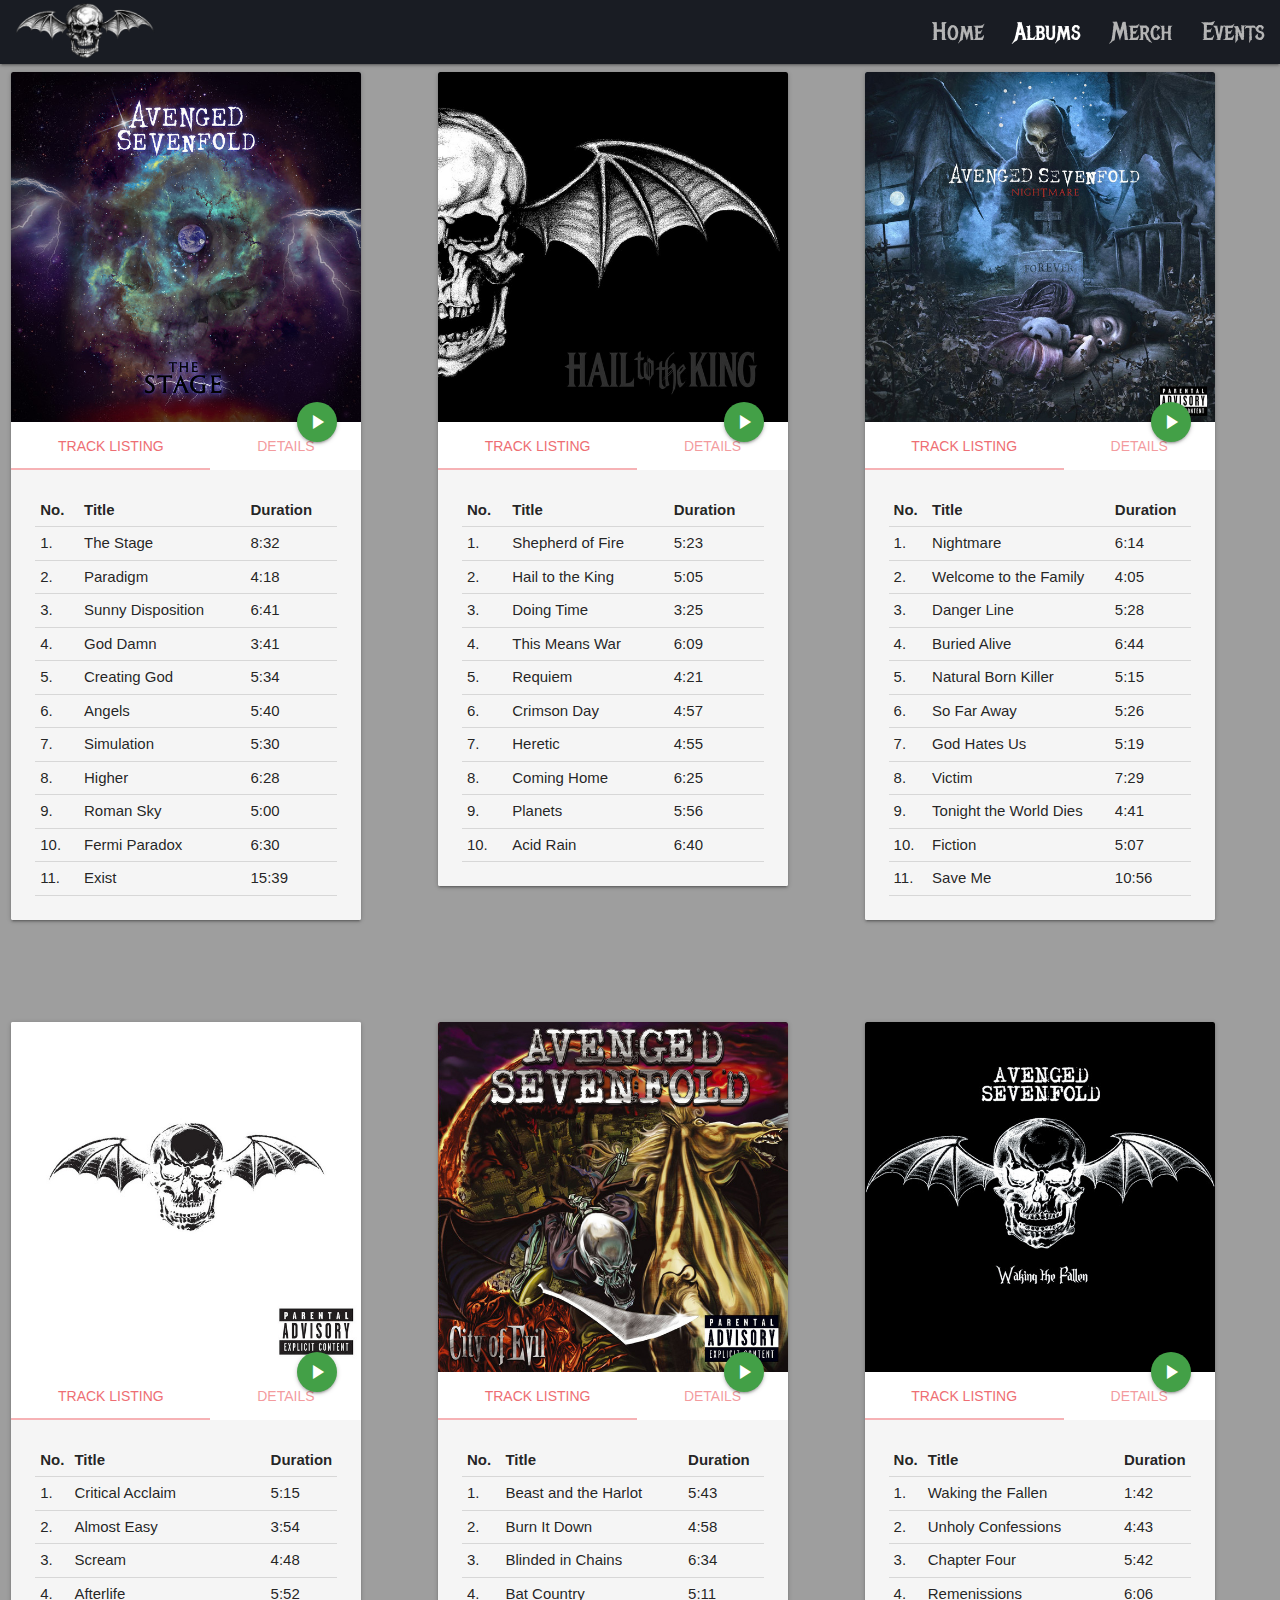
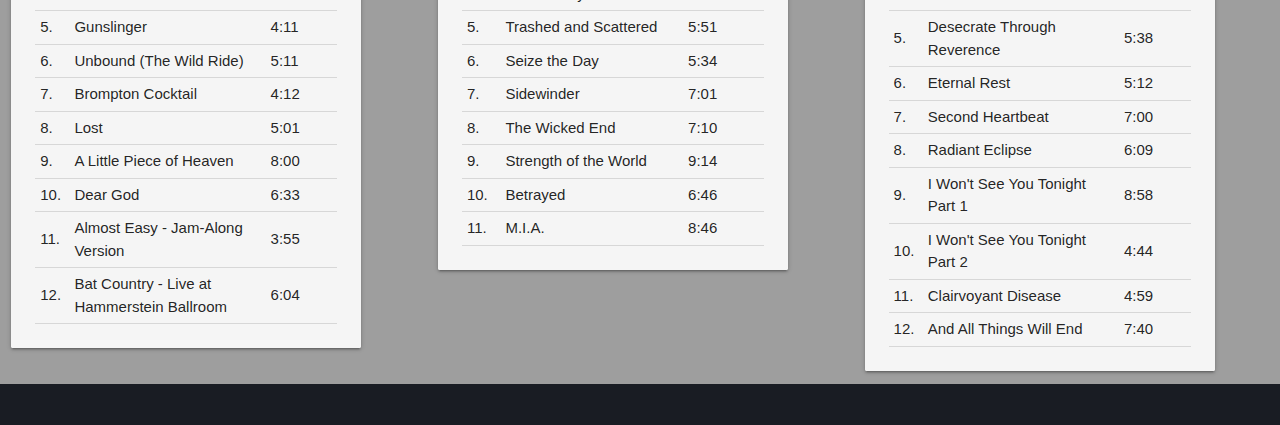
==== albums.html @ 132a768c "All pages added, Album card save. pre-mentor-call commit" ====
<!DOCTYPE html>
<html lang="en">

<head>
    <meta charset="UTF-8">
    <meta name="viewport" content="width=device-width, initial-scale=1.0">
    <link rel="stylesheet" href="https://cdnjs.cloudflare.com/ajax/libs/materialize/1.0.0/css/materialize.min.css">
    <link rel="stylesheet" href="https://fonts.googleapis.com/icon?family=Material+Icons">
    <link rel="stylesheet" href="https://cdnjs.cloudflare.com/ajax/libs/font-awesome/5.13.0/css/all.min.css"
        integrity="sha256-h20CPZ0QyXlBuAw7A+KluUYx/3pK+c7lYEpqLTlxjYQ=" crossorigin="anonymous" />
    <link rel="stylesheet" href="assets/css/style.css">
    <title>Avenged Sevenfold</title>
</head>

<body class="grey">
    <div class="navbar-fixed">
        <nav role="navigation">
            <div class="nav-wrapper">
                <a id="logo-container" href="index.html" class="brand-logo">
                    <img src="assets/images/Logo.png" alt="logo">
                </a>
                <ul class="right hide-on-med-and-down">
                    <li><a href="index.html">Home</a></li>
                    <li><a href="albums.html" class="active">Albums</a></li>
                    <li><a href="merch.html">Merch</a></li>
                    <li><a href="events.html">Events</a></li>
                </ul>


                <a href="#" data-target="nav-mobile" class="sidenav-trigger show-on-medium-and-down"><i
                        class="material-icons">menu</i></a>
            </div>
        </nav>
    </div>
    <ul id="nav-mobile" class="sidenav">
        <li><a href="index.html">Home</a></li>
        <li><a href="albums.html" class="active">Albums</a></li>
        <li><a href="merch.html">Merch</a></li>
        <li><a href="events.html">Events</a></li>
    </ul>

    <div>
        <div class="row">
            <div class="col l4 m6 s12 album-cards">
                <div class="card">
                    <div class="card-image">
                        <a href=""><img
                                src="assets/images/stage.jpg"></a>
                        <a class="btn-floating halfway-fab waves-effect waves-light green darken-1"
                            href="https://open.spotify.com/album/0jwnYwJz6XHNrVAYEclQPd?si=Q02V2JE5SFKkAn1VQKVnyA"
                            target="_blank"><i class="material-icons">play_arrow</i></a>
                    </div>
                    <div class="card-tabs">
                        <ul class="tabs tabs-fixed-width">
                            <li class="tab"><a class="active" href="#test1">Track Listing</a></li>
                            <li class="tab"><a href="#test2">Details</a></li>
                        </ul>
                    </div>
                    <div class="card-content grey lighten-4">
                        <div id="test1">
                            <table>
                                <thead>
                                    <tr>
                                        <th>No.</th>
                                        <th>Title</th>
                                        <th>Duration</th>
                                    </tr>
                                    <thead>
                                    <tbody>
                                        <tr>
                                            <td>1.</td>
                                            <td>The Stage</td>
                                            <td>8:32</td>
                                        </tr>
                                        <tr>
                                            <td>2.</td>
                                            <td>Paradigm</td>
                                            <td>4:18</td>
                                        </tr>
                                        <tr>
                                            <td>3.</td>
                                            <td>Sunny Disposition</td>
                                            <td>6:41</td>
                                        </tr>
                                        <tr>
                                            <td>4.</td>
                                            <td>God Damn</td>
                                            <td>3:41</td>
                                        </tr>
                                        <tr>
                                            <td>5.</td>
                                            <td>Creating God</td>
                                            <td>5:34</td>
                                        </tr>
                                        <tr>
                                            <td>6.</td>
                                            <td>Angels</td>
                                            <td>5:40</td>
                                        </tr>
                                        <tr>
                                            <td>7.</td>
                                            <td>Simulation</td>
                                            <td>5:30</td>
                                        </tr>
                                        <tr>
                                            <td>8.</td>
                                            <td>Higher</td>
                                            <td>6:28</td>
                                        </tr>
                                        <tr>
                                            <td>9.</td>
                                            <td>Roman Sky</td>
                                            <td>5:00</td>
                                        </tr>
                                        <tr>
                                            <td>10.</td>
                                            <td>Fermi Paradox</td>
                                            <td>6:30</td>
                                        </tr>
                                        <tr>
                                            <td>11.</td>
                                            <td>Exist</td>
                                            <td>15:39</td>
                                        </tr>
                                    </tbody>
                            </table>
                        </div>
                        <div id="test2">.</div>
                    </div>
                </div>
            </div>
            <div class="col l4 m6 s12 album-cards">
                <div class="card">
                    <div class="card-image">
                        <a href=""><img
                                src="assets/images/h-t-t-k.jpg"></a>
                        <a class="btn-floating halfway-fab waves-effect waves-light green darken-1"
                            href="https://open.spotify.com/album/0ks45m1bsP2JsZpM5D2FFA?si=Se1Empz8SUWDPMXPxOUuEA"
                            target="_blank"><i class="material-icons">play_arrow</i></a>
                    </div>
                    <div class="card-tabs">
                        <ul class="tabs tabs-fixed-width">
                            <li class="tab"><a class="active" href="#test3">Track Listing</a></li>
                            <li class="tab"><a href="#test4">Details</a></li>
                        </ul>
                    </div>
                    <div class="card-content grey lighten-4">
                        <div id="test3">
                            <table>
                                <thead>
                                    <tr>
                                        <th>No.</th>
                                        <th>Title</th>
                                        <th>Duration</th>
                                    </tr>
                                    <thead>
                                    <tbody>
                                        <tr>
                                            <td>1.</td>
                                            <td>Shepherd of Fire</td>
                                            <td>5:23</td>
                                        </tr>
                                        <tr>
                                            <td>2.</td>
                                            <td>Hail to the King</td>
                                            <td>5:05</td>
                                        </tr>
                                        <tr>
                                            <td>3.</td>
                                            <td>Doing Time</td>
                                            <td>3:25</td>
                                        </tr>
                                        <tr>
                                            <td>4.</td>
                                            <td>This Means War</td>
                                            <td>6:09</td>
                                        </tr>
                                        <tr>
                                            <td>5.</td>
                                            <td>Requiem</td>
                                            <td>4:21</td>
                                        </tr>
                                        <tr>
                                            <td>6.</td>
                                            <td>Crimson Day</td>
                                            <td>4:57</td>
                                        </tr>
                                        <tr>
                                            <td>7.</td>
                                            <td>Heretic</td>
                                            <td>4:55</td>
                                        </tr>
                                        <tr>
                                            <td>8.</td>
                                            <td>Coming Home</td>
                                            <td>6:25</td>
                                        </tr>
                                        <tr>
                                            <td>9.</td>
                                            <td>Planets</td>
                                            <td>5:56</td>
                                        </tr>
                                        <tr>
                                            <td>10.</td>
                                            <td>Acid Rain</td>
                                            <td>6:40</td>
                                        </tr>
                                    </tbody>
                            </table>
                        </div>
                        <div id="test4">Nightmare is the fifth studio album by American heavy metal band Avenged
                            Sevenfold. It was released on July 27, 2010 through Warner Bros. Records. It was produced by
                            Mike Elizondo and mixed in New York City by noted engineer Andy Wallace.[1] Nightmare is the
                            first Avenged Sevenfold recorded without James "The Rev" Sullivan performing drums on all
                            the songs due to his death in December 2009. However, he did write parts that were used for
                            the final recordings, making this the last album he would write on,[2] The Rev's vocals are
                            still on the album as a tribute to him.[1] This is the only album to feature ex-Dream
                            Theater drummer Mike Portnoy, who performed as the drummer for the album in his place, also
                            played with the band for all their tours through the end of 2010, due to his separation with
                            Dream Theater. They then hired drummer Arin Ilejay, who played with the band for the next
                            four years. The album has been certified Gold by the RIAA in the United States. The album
                            debuted at number 1 in the Billboard 200. As of December 2016, the album has sold 964,000
                            copies in the United States.[3] The cover of the album features a tribute to Jimmy "The Rev"
                            Sullivan, the tombstone reads "FOREVER" with emphasis on "REV".</div>
                    </div>
                </div>
            </div>
            <div class="col l4 m6 s12 album-cards">
                <div class="card">
                    <div class="card-image">
                        <a href=""><img
                                src="assets/images/nightmare.jpg"></a>
                        <a class="btn-floating halfway-fab waves-effect waves-light green darken-1"
                            href="https://open.spotify.com/album/7vfuTRXIAYJz5Uc8SddnTr?si=qU6fr1YdQrKsvEG_-vcB8g"
                            target="_blank"><i class="material-icons">play_arrow</i></a>
                    </div>
                    <div class="card-tabs">
                        <ul class="tabs tabs-fixed-width">
                            <li class="tab"><a class="active" href="#test5">Track Listing</a></li>
                            <li class="tab"><a href="#test6">Details</a></li>
                        </ul>
                    </div>
                    <div class="card-content grey lighten-4">
                        <div id="test5">
                            <table>
                                <thead>
                                    <tr>
                                        <th>No.</th>
                                        <th>Title</th>
                                        <th>Duration</th>
                                    </tr>
                                    <thead>
                                    <tbody>
                                        <tr>
                                            <td>1.</td>
                                            <td>Nightmare</td>
                                            <td>6:14</td>
                                        </tr>
                                        <tr>
                                            <td>2.</td>
                                            <td>Welcome to the Family</td>
                                            <td>4:05</td>
                                        </tr>
                                        <tr>
                                            <td>3.</td>
                                            <td>Danger Line</td>
                                            <td>5:28</td>
                                        </tr>
                                        <tr>
                                            <td>4.</td>
                                            <td>Buried Alive</td>
                                            <td>6:44</td>
                                        </tr>
                                        <tr>
                                            <td>5.</td>
                                            <td>Natural Born Killer</td>
                                            <td>5:15</td>
                                        </tr>
                                        <tr>
                                            <td>6.</td>
                                            <td>So Far Away</td>
                                            <td>5:26</td>
                                        </tr>
                                        <tr>
                                            <td>7.</td>
                                            <td>God Hates Us</td>
                                            <td>5:19</td>
                                        </tr>
                                        <tr>
                                            <td>8.</td>
                                            <td>Victim</td>
                                            <td>7:29</td>
                                        </tr>
                                        <tr>
                                            <td>9.</td>
                                            <td>Tonight the World Dies</td>
                                            <td>4:41</td>
                                        </tr>
                                        <tr>
                                            <td>10.</td>
                                            <td>Fiction</td>
                                            <td>5:07</td>
                                        </tr>
                                        <tr>
                                            <td>11.</td>
                                            <td>Save Me</td>
                                            <td>10:56</td>
                                        </tr>
                                    </tbody>
                            </table>
                        </div>
                        <div id="test6">Nightmare is the fifth studio album by American heavy metal band Avenged
                            Sevenfold. It was released on July 27, 2010 through Warner Bros. Records. It was produced by
                            Mike Elizondo and mixed in New York City by noted engineer Andy Wallace.[1] Nightmare is the
                            first Avenged Sevenfold recorded without James "The Rev" Sullivan performing drums on all
                            the songs due to his death in December 2009. However, he did write parts that were used for
                            the final recordings, making this the last album he would write on,[2] The Rev's vocals are
                            still on the album as a tribute to him.[1] This is the only album to feature ex-Dream
                            Theater drummer Mike Portnoy, who performed as the drummer for the album in his place, also
                            played with the band for all their tours through the end of 2010, due to his separation with
                            Dream Theater. They then hired drummer Arin Ilejay, who played with the band for the next
                            four years. The album has been certified Gold by the RIAA in the United States. The album
                            debuted at number 1 in the Billboard 200. As of December 2016, the album has sold 964,000
                            copies in the United States.[3] The cover of the album features a tribute to Jimmy "The Rev"
                            Sullivan, the tombstone reads "FOREVER" with emphasis on "REV".</div>
                    </div>
                </div>
            </div>
            <div class="col l4 m6 s12 album-cards">
                <div class="card">
                    <div class="card-image">
                        <a href=""><img
                                src="assets/images/self-titled.jpg"></a>
                        <a class="btn-floating halfway-fab waves-effect waves-light green darken-1"
                            href="https://open.spotify.com/album/3Id3VUk9jSKBD1guNo1buF?si=RK7FBAzoRRSNcPEHcXI1wA"
                            target="_blank"><i class="material-icons">play_arrow</i></a>
                    </div>
                    <div class="card-tabs">
                        <ul class="tabs tabs-fixed-width">
                            <li class="tab"><a class="active" href="#test7">Track Listing</a></li>
                            <li class="tab"><a href="#test8">Details</a></li>
                        </ul>
                    </div>
                    <div class="card-content grey lighten-4">
                        <div id="test7">
                            <table>
                                <thead>
                                    <tr>
                                        <th>No.</th>
                                        <th>Title</th>
                                        <th>Duration</th>
                                    </tr>
                                    <thead>
                                    <tbody>
                                        <tr>
                                            <td>1.</td>
                                            <td>Critical Acclaim</td>
                                            <td>5:15</td>
                                        </tr>
                                        <tr>
                                            <td>2.</td>
                                            <td>Almost Easy</td>
                                            <td>3:54</td>
                                        </tr>
                                        <tr>
                                            <td>3.</td>
                                            <td>Scream</td>
                                            <td>4:48</td>
                                        </tr>
                                        <tr>
                                            <td>4.</td>
                                            <td>Afterlife</td>
                                            <td>5:52</td>
                                        </tr>
                                        <tr>
                                            <td>5.</td>
                                            <td>Gunslinger</td>
                                            <td>4:11</td>
                                        </tr>
                                        <tr>
                                            <td>6.</td>
                                            <td>Unbound (The Wild Ride)</td>
                                            <td>5:11</td>
                                        </tr>
                                        <tr>
                                            <td>7.</td>
                                            <td>Brompton Cocktail</td>
                                            <td>4:12</td>
                                        </tr>
                                        <tr>
                                            <td>8.</td>
                                            <td>Lost</td>
                                            <td>5:01</td>
                                        </tr>
                                        <tr>
                                            <td>9.</td>
                                            <td>A Little Piece of Heaven</td>
                                            <td>8:00</td>
                                        </tr>
                                        <tr>
                                            <td>10.</td>
                                            <td>Dear God</td>
                                            <td>6:33</td>
                                        </tr>
                                        <tr>
                                            <td>11.</td>
                                            <td>Almost Easy - Jam-Along Version</td>
                                            <td>3:55</td>
                                        </tr>
                                        <tr>
                                            <td>12.</td>
                                            <td>Bat Country - Live at Hammerstein Ballroom</td>
                                            <td>6:04</td>
                                        </tr>
                                    </tbody>
                            </table>
                        </div>
                        <div id="test8">Nightmare is the fifth studio album by American heavy metal band Avenged
                            Sevenfold. It was released on July 27, 2010 through Warner Bros. Records. It was produced by
                            Mike Elizondo and mixed in New York City by noted engineer Andy Wallace.[1] Nightmare is the
                            first Avenged Sevenfold recorded without James "The Rev" Sullivan performing drums on all
                            the songs due to his death in December 2009. However, he did write parts that were used for
                            the final recordings, making this the last album he would write on,[2] The Rev's vocals are
                            still on the album as a tribute to him.[1] This is the only album to feature ex-Dream
                            Theater drummer Mike Portnoy, who performed as the drummer for the album in his place, also
                            played with the band for all their tours through the end of 2010, due to his separation with
                            Dream Theater. They then hired drummer Arin Ilejay, who played with the band for the next
                            four years. The album has been certified Gold by the RIAA in the United States. The album
                            debuted at number 1 in the Billboard 200. As of December 2016, the album has sold 964,000
                            copies in the United States.[3] The cover of the album features a tribute to Jimmy "The Rev"
                            Sullivan, the tombstone reads "FOREVER" with emphasis on "REV".</div>
                    </div>
                </div>
            </div>
            <div class="col l4 m6 s12 album-cards">
                <div class="card">
                    <div class="card-image">
                        <a href=""><img
                                src="assets/images/c-o-e.jpg"></a>
                        <a class="btn-floating halfway-fab waves-effect waves-light green darken-1"
                            href="https://open.spotify.com/album/55tK4Ab7XHTOKkw0xDz3AA?si=byWzbZATTfCIOMwo9tqcYQ"
                            target="_blank"><i class="material-icons">play_arrow</i></a>
                    </div>
                    <div class="card-tabs">
                        <ul class="tabs tabs-fixed-width">
                            <li class="tab"><a class="active" href="#test9">Track Listing</a></li>
                            <li class="tab"><a href="#test10">Details</a></li>
                        </ul>
                    </div>
                    <div class="card-content grey lighten-4">
                        <div id="test9">
                            <table>
                                <thead>
                                    <tr>
                                        <th>No.</th>
                                        <th>Title</th>
                                        <th>Duration</th>
                                    </tr>
                                    <thead>
                                    <tbody>
                                        <tr>
                                            <td>1.</td>
                                            <td>Beast and the Harlot</td>
                                            <td>5:43</td>
                                        </tr>
                                        <tr>
                                            <td>2.</td>
                                            <td>Burn It Down</td>
                                            <td>4:58</td>
                                        </tr>
                                        <tr>
                                            <td>3.</td>
                                            <td>Blinded in Chains</td>
                                            <td>6:34</td>
                                        </tr>
                                        <tr>
                                            <td>4.</td>
                                            <td>Bat Country</td>
                                            <td>5:11</td>
                                        </tr>
                                        <tr>
                                            <td>5.</td>
                                            <td>Trashed and Scattered</td>
                                            <td>5:51</td>
                                        </tr>
                                        <tr>
                                            <td>6.</td>
                                            <td>Seize the Day</td>
                                            <td>5:34</td>
                                        </tr>
                                        <tr>
                                            <td>7.</td>
                                            <td>Sidewinder</td>
                                            <td>7:01</td>
                                        </tr>
                                        <tr>
                                            <td>8.</td>
                                            <td>The Wicked End</td>
                                            <td>7:10</td>
                                        </tr>
                                        <tr>
                                            <td>9.</td>
                                            <td>Strength of the World</td>
                                            <td>9:14</td>
                                        </tr>
                                        <tr>
                                            <td>10.</td>
                                            <td>Betrayed</td>
                                            <td>6:46</td>
                                        </tr>
                                        <tr>
                                            <td>11.</td>
                                            <td>M.I.A.</td>
                                            <td>8:46</td>
                                        </tr>
                                    </tbody>
                            </table>
                        </div>
                        <div id="test10">Nightmare is the fifth studio album by American heavy metal band Avenged
                            Sevenfold. It was released on July 27, 2010 through Warner Bros. Records. It was produced by
                            Mike Elizondo and mixed in New York City by noted engineer Andy Wallace.[1] Nightmare is the
                            first Avenged Sevenfold recorded without James "The Rev" Sullivan performing drums on all
                            the songs due to his death in December 2009. However, he did write parts that were used for
                            the final recordings, making this the last album he would write on,[2] The Rev's vocals are
                            still on the album as a tribute to him.[1] This is the only album to feature ex-Dream
                            Theater drummer Mike Portnoy, who performed as the drummer for the album in his place, also
                            played with the band for all their tours through the end of 2010, due to his separation with
                            Dream Theater. They then hired drummer Arin Ilejay, who played with the band for the next
                            four years. The album has been certified Gold by the RIAA in the United States. The album
                            debuted at number 1 in the Billboard 200. As of December 2016, the album has sold 964,000
                            copies in the United States.[3] The cover of the album features a tribute to Jimmy "The Rev"
                            Sullivan, the tombstone reads "FOREVER" with emphasis on "REV".</div>
                    </div>
                </div>
            </div>
            <div class="col l4 m6 s12 album-cards">
                <div class="card">
                    <div class="card-image">
                        <a href=""><img
                                src="assets/images/w-t-f.jpg"></a>
                        <a class="btn-floating halfway-fab waves-effect waves-light green darken-1"
                            href="https://open.spotify.com/album/4A6vIZBEKEAGoBsaWAZ0ck?si=DkmEFTJSR22ji5cqlgAyLw"
                            target="_blank"><i class="material-icons">play_arrow</i></a>
                    </div>
                    <div class="card-tabs">
                        <ul class="tabs tabs-fixed-width">
                            <li class="tab"><a class="active" href="#test11">Track Listing</a></li>
                            <li class="tab"><a href="#test12">Details</a></li>
                        </ul>
                    </div>
                    <div class="card-content grey lighten-4">
                        <div id="test11">
                            <table>
                                <thead>
                                    <tr>
                                        <th>No.</th>
                                        <th>Title</th>
                                        <th>Duration</th>
                                    </tr>
                                    <thead>
                                    <tbody>
                                        <tr>
                                            <td>1.</td>
                                            <td>Waking the Fallen</td>
                                            <td>1:42</td>
                                        </tr>
                                        <tr>
                                            <td>2.</td>
                                            <td>Unholy Confessions</td>
                                            <td>4:43</td>
                                        </tr>
                                        <tr>
                                            <td>3.</td>
                                            <td>Chapter Four</td>
                                            <td>5:42</td>
                                        </tr>
                                        <tr>
                                            <td>4.</td>
                                            <td>Remenissions</td>
                                            <td>6:06</td>
                                        </tr>
                                        <tr>
                                            <td>5.</td>
                                            <td>Desecrate Through Reverence</td>
                                            <td>5:38</td>
                                        </tr>
                                        <tr>
                                            <td>6.</td>
                                            <td>Eternal Rest</td>
                                            <td>5:12</td>
                                        </tr>
                                        <tr>
                                            <td>7.</td>
                                            <td>Second Heartbeat</td>
                                            <td>7:00</td>
                                        </tr>
                                        <tr>
                                            <td>8.</td>
                                            <td>Radiant Eclipse</td>
                                            <td>6:09</td>
                                        </tr>
                                        <tr>
                                            <td>9.</td>
                                            <td>I Won't See You Tonight Part 1</td>
                                            <td>8:58</td>
                                        </tr>
                                        <tr>
                                            <td>10.</td>
                                            <td>I Won't See You Tonight Part 2</td>
                                            <td>4:44</td>
                                        </tr>
                                        <tr>
                                            <td>11.</td>
                                            <td>Clairvoyant Disease</td>
                                            <td>4:59</td>
                                        </tr>
                                        <tr>
                                            <td>12.</td>
                                            <td>And All Things Will End</td>
                                            <td>7:40</td>
                                        </tr>
                                    </tbody>
                            </table>
                        </div>
                        <div id="test12">Nightmare is the fifth studio album by American heavy metal band Avenged
                            Sevenfold. It was released on July 27, 2010 through Warner Bros. Records. It was produced by
                            Mike Elizondo and mixed in New York City by noted engineer Andy Wallace.[1] Nightmare is the
                            first Avenged Sevenfold recorded without James "The Rev" Sullivan performing drums on all
                            the songs due to his death in December 2009. However, he did write parts that were used for
                            the final recordings, making this the last album he would write on,[2] The Rev's vocals are
                            still on the album as a tribute to him.[1] This is the only album to feature ex-Dream
                            Theater drummer Mike Portnoy, who performed as the drummer for the album in his place, also
                            played with the band for all their tours through the end of 2010, due to his separation with
                            Dream Theater. They then hired drummer Arin Ilejay, who played with the band for the next
                            four years. The album has been certified Gold by the RIAA in the United States. The album
                            debuted at number 1 in the Billboard 200. As of December 2016, the album has sold 964,000
                            copies in the United States.[3] The cover of the album features a tribute to Jimmy "The Rev"
                            Sullivan, the tombstone reads "FOREVER" with emphasis on "REV".</div>
                    </div>
                </div>
            </div>
        </div>
    </div>
    <footer class="page-footer">
        <div class="container">
            <div class="row footer-row">
                <div class="col s3 socials">
                    <a class="center-align" href="https://www.facebook.com" target="_blank"><i
                            class="fa-fw fa-3x fab fa-facebook-square"></i></a>
                </div>
                <div class="col s3 socials">
                    <a class="center-align" href="https://www.twitter.com" target="_blank"><i
                            class="fa-fw fa-3x fab fa-twitter-square"></i></a>
                </div>
                <div class="col s3 socials">
                    <a class="center-align" href="https://www.instagram.com" target="_blank"><i
                            class="fa-fw fa-3x fab fa-instagram-square"></i></a>
                </div>
                <div class="col s3 socials">
                    <a class="center-align" href="https://www.youtube.com" target="_blank"><i
                            class="fa-fw fa-3x fab fa-youtube-square"></i></a>
                </div>
            </div>
        </div>

    </footer>


    <script src="https://cdnjs.cloudflare.com/ajax/libs/jquery/2.1.3/jquery.min.js"></script>
    <script src="https://cdnjs.cloudflare.com/ajax/libs/materialize/1.0.0/js/materialize.min.js"></script>
    <script src="init.js"></script>
</body>

</html>
---- assets/css/style.css ----
@import url('https://fonts.googleapis.com/css2?family=Metal+Mania&family=Montserrat&display=swap');
/* 
font-family: 'Metal Mania', cursive;
font-family: 'Montserrat', sans-serif; */

/* Custom Stylesheet */
/**
 * Use this file to override Materialize files so you can update
 * the core Materialize files in the future
 *
 * Made By MaterializeCSS.com
 */

nav ul a,
nav .brand-logo {
    color: #444;
}

p {
    line-height: 2rem;
}

.sidenav-trigger {
    color: #26a69a;
}

.parallax-container {
    min-height: 380px;
    line-height: 0;
    height: 600px;
    color: rgba(255, 255, 255, .9);
}

.parallax-container .section {
    width: 100%;
}

@media only screen and (max-width : 992px) {
    .parallax-container .section {
        position: absolute;
        top: 40%;
    }

    #index-banner .section {
        top: 10%;
    }
}

@media only screen and (max-width : 600px) {
    #index-banner .section {
        top: 0;
    }
}

.icon-block {
    padding: 0 15px;
}

.icon-block .material-icons {
    font-size: inherit;
}

footer.page-footer {
    margin: 0;
}


/* Navbar */


.brand-logo img {
    max-height: 46px;
    margin-top: 5px;
}

nav ul li a,
#nav-mobile li a {
    font-family: 'Metal Mania', cursive;
    font-size: 25px;
    font-weight: 300;
    color: rgb(180, 180, 180);
}

nav ul li a:hover,
nav ul li a.active,
#nav-mobile li a:hover,
#nav-mobile li a.active {
    color: white;
}


nav {
    background-color: #191c23;
    margin: 0;

}

.sidenav {
    background-color: #191c23;

}

@media (min-width:768px) {
    .brand-logo {
        margin-left: 15px;
    }

    .brand-logo img {
        max-height: 56px;
        margin-top: 3px;
    }

    .album-cards {
        text-align: center;
        height: 950px;
    }
}

/* Hero Image */

.parallax-container img {
    width: 100%;

}


/* Landing page body */

.headings {
    font-family: 'Metal Mania', cursive;
    font-size: 4rem;
    font-weight: 600;
    color: rgb(180, 180, 180);
}

.page-title {
    display: block;
}

/* Footer */

.page-footer {
    background-color: #191c23;
    max-height: 128px;
}

.socials a {
    display: block;
    color: rgb(180, 180, 180);
}

.page-footer .footer-row {
    padding-bottom: 20px;
    margin-bottom: 0;
}


/* cards */

.card {
    max-width: 350px;
}



.card tr td,
.card tr th {
    padding: 5px;
}

iframe {
    width: 100%;
    height: 100%;
}

/* .card-tabs,
.card-content,
table {
    background-color: #191c23;
    color: white;
}

 .card-tabs> div {
    padding: 0;
} */
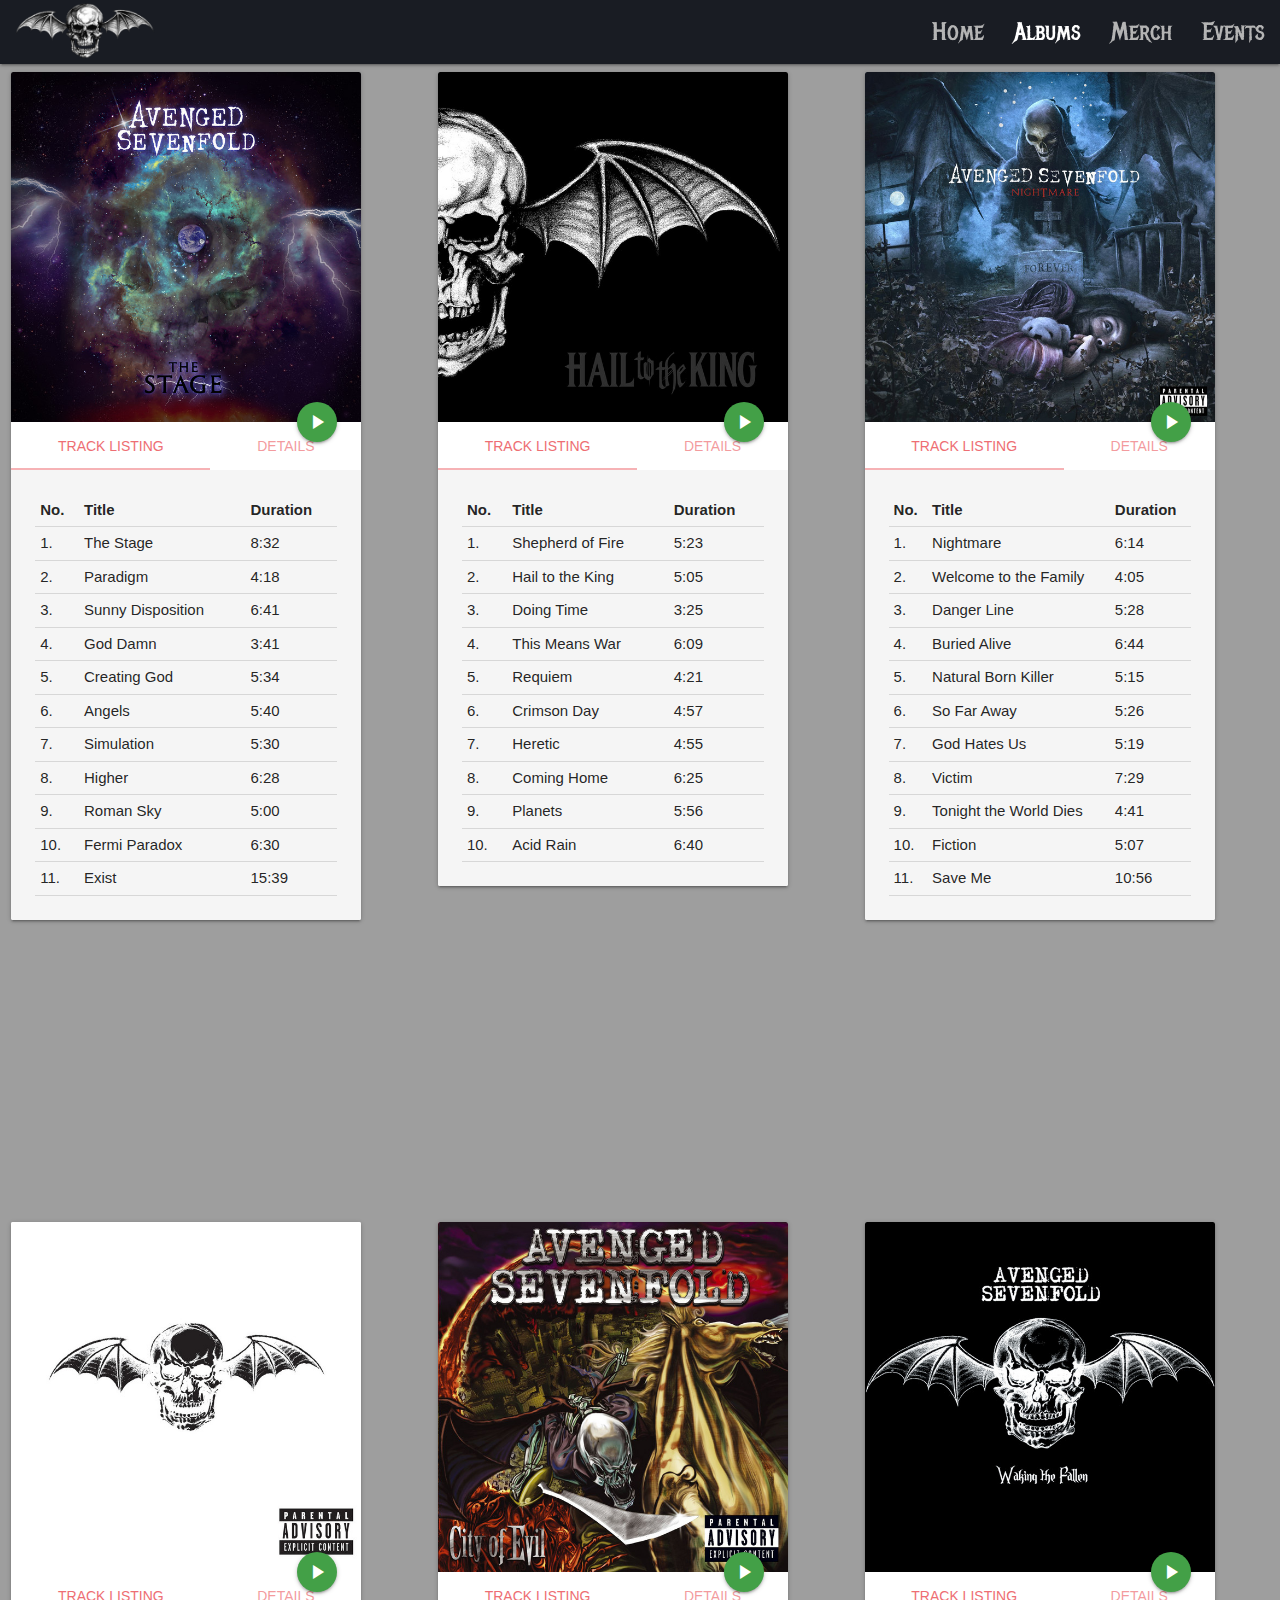
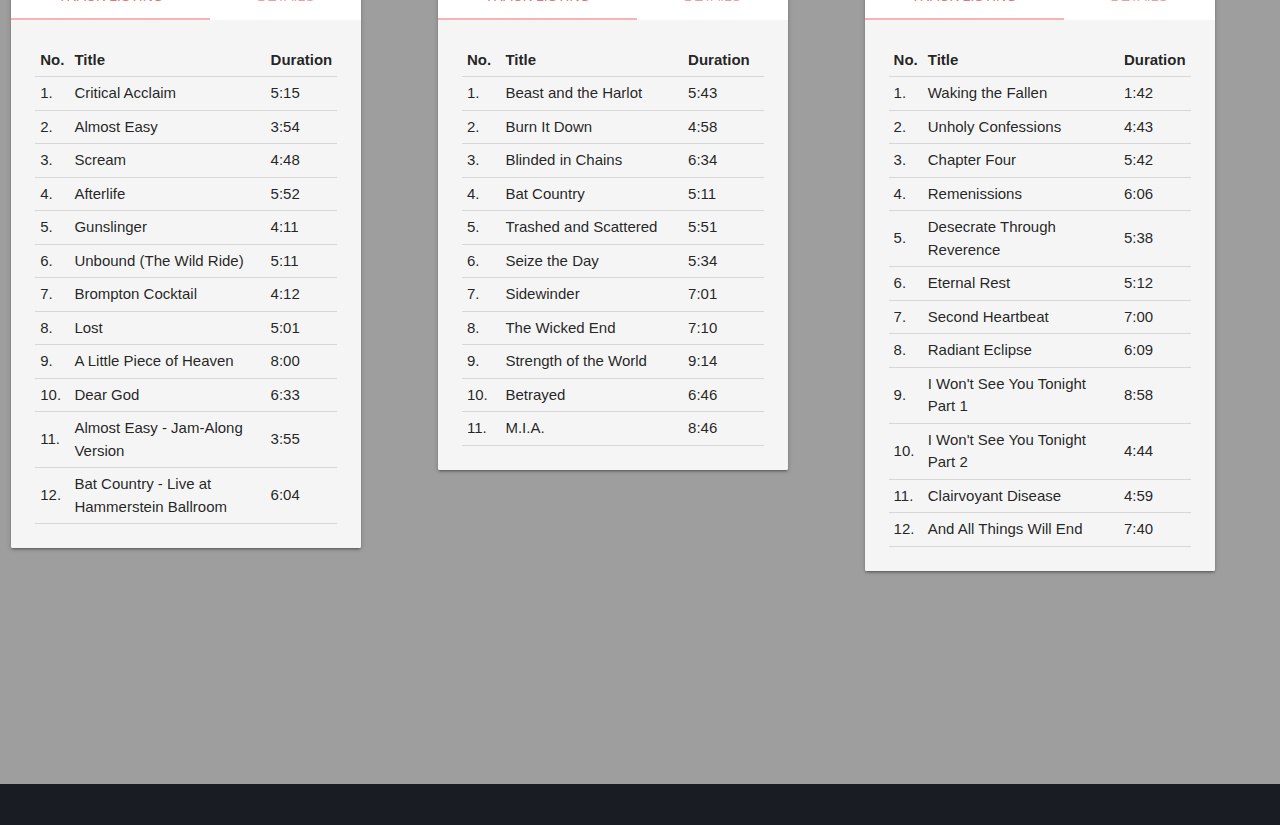
==== commit 33c366ee: "Add: Album summaries to album.html, updated styling for cards" ====
--- a/albums.html
+++ b/albums.html
@@ -44,8 +44,7 @@
             <div class="col l4 m6 s12 album-cards">
                 <div class="card">
                     <div class="card-image">
-                        <a href=""><img
-                                src="assets/images/stage.jpg"></a>
+                        <a href=""><img src="assets/images/stage.jpg"></a>
                         <a class="btn-floating halfway-fab waves-effect waves-light green darken-1"
                             href="https://open.spotify.com/album/0jwnYwJz6XHNrVAYEclQPd?si=Q02V2JE5SFKkAn1VQKVnyA"
                             target="_blank"><i class="material-icons">play_arrow</i></a>
@@ -125,15 +124,30 @@
                                     </tbody>
                             </table>
                         </div>
-                        <div id="test2">.</div>
+                        <div id="test2">The Stage is the seventh studio album by American heavy metal band Avenged
+                            Sevenfold, released on October 28, 2016, by Capitol Records. It is the first Avenged
+                            Sevenfold album to feature drummer Brooks Wackerman, who joined the band in late 2014 but
+                            was not revealed as previous drummer Arin Ilejay's official replacement until Ilejay's
+                            departure in 2015, because the band wanted to find a drummer that would "fit in". The Stage
+                            is also the band's first album to be released through Capitol Records.
+                            Written and recorded throughout 2016, The Stage was musically different for the band,
+                            marking a progressive metal sound. It was a surprise release, being the first mainstream
+                            heavy metal album without promotion of any kind. It is Avenged Sevenfold's first conceptual
+                            album, with its main theme being based on artificial intelligence and self-destruction of
+                            society. It is also the band's longest studio album at 73 minutes and 35 seconds, thus
+                            beating 2005's City of Evil by almost a minute. In addition to being their longest album,
+                            The Stage features their longest song to date, "Exist", with a run-time of 15 minutes and 41
+                            seconds.
+                            Upon release, the album received critical acclaim. It debuted at number four on the
+                            Billboard 200. The title-track was nominated at 60th Annual Grammy Awards in "Best Rock
+                            Song" category.</div>
                     </div>
                 </div>
             </div>
             <div class="col l4 m6 s12 album-cards">
                 <div class="card">
                     <div class="card-image">
-                        <a href=""><img
-                                src="assets/images/h-t-t-k.jpg"></a>
+                        <a href=""><img src="assets/images/h-t-t-k.jpg"></a>
                         <a class="btn-floating halfway-fab waves-effect waves-light green darken-1"
                             href="https://open.spotify.com/album/0ks45m1bsP2JsZpM5D2FFA?si=Se1Empz8SUWDPMXPxOUuEA"
                             target="_blank"><i class="material-icons">play_arrow</i></a>
@@ -208,28 +222,27 @@
                                     </tbody>
                             </table>
                         </div>
-                        <div id="test4">Nightmare is the fifth studio album by American heavy metal band Avenged
-                            Sevenfold. It was released on July 27, 2010 through Warner Bros. Records. It was produced by
-                            Mike Elizondo and mixed in New York City by noted engineer Andy Wallace.[1] Nightmare is the
-                            first Avenged Sevenfold recorded without James "The Rev" Sullivan performing drums on all
-                            the songs due to his death in December 2009. However, he did write parts that were used for
-                            the final recordings, making this the last album he would write on,[2] The Rev's vocals are
-                            still on the album as a tribute to him.[1] This is the only album to feature ex-Dream
-                            Theater drummer Mike Portnoy, who performed as the drummer for the album in his place, also
-                            played with the band for all their tours through the end of 2010, due to his separation with
-                            Dream Theater. They then hired drummer Arin Ilejay, who played with the band for the next
-                            four years. The album has been certified Gold by the RIAA in the United States. The album
-                            debuted at number 1 in the Billboard 200. As of December 2016, the album has sold 964,000
-                            copies in the United States.[3] The cover of the album features a tribute to Jimmy "The Rev"
-                            Sullivan, the tombstone reads "FOREVER" with emphasis on "REV".</div>
+                        <div id="test4">Hail to the King is the sixth studio album by American heavy metal band Avenged
+                            Sevenfold. It was released on August 23, 2013 in New Zealand and Australia, and was released
+                            on iTunes on August 27, 2013 and in North America on the same day. The album was produced by
+                            Mike Elizondo. Hail to the King is the only Avenged Sevenfold album to feature drummer Arin
+                            Ilejay, prior to his departure in July 2015. It is also the first Avenged Sevenfold album
+                            without musical contributions from Ilejay's late predecessor, Jimmy "The Rev" Sullivan; the
+                            bonus track, "St. James", was written in his memory.
+                            The album was a commercial and critical success, reaching number 1 on the Billboard 200.
+                            This marks Avenged Sevenfold's second album to top the Billboard chart (the first being
+                            Nightmare), as well as their first to reach number 1 in the UK, topping the UK Albums Chart.
+                            It also topped the Canadian, Brazilian, Finnish and Irish album charts. Also, the album
+                            spawned two number 1 singles on Billboard's Mainstream Rock, Hail to the King, and Shepherd
+                            of Fire. The former spent 11 weeks on the top of the chart. On July 16, 2014 the album
+                            was certified Gold by the RIAA for sales of over 500,000 copies.</div>
                     </div>
                 </div>
             </div>
             <div class="col l4 m6 s12 album-cards">
                 <div class="card">
                     <div class="card-image">
-                        <a href=""><img
-                                src="assets/images/nightmare.jpg"></a>
+                        <a href=""><img src="assets/images/nightmare.jpg"></a>
                         <a class="btn-floating halfway-fab waves-effect waves-light green darken-1"
                             href="https://open.spotify.com/album/7vfuTRXIAYJz5Uc8SddnTr?si=qU6fr1YdQrKsvEG_-vcB8g"
                             target="_blank"><i class="material-icons">play_arrow</i></a>
@@ -311,17 +324,17 @@
                         </div>
                         <div id="test6">Nightmare is the fifth studio album by American heavy metal band Avenged
                             Sevenfold. It was released on July 27, 2010 through Warner Bros. Records. It was produced by
-                            Mike Elizondo and mixed in New York City by noted engineer Andy Wallace.[1] Nightmare is the
+                            Mike Elizondo and mixed in New York City by noted engineer Andy Wallace. Nightmare is the
                             first Avenged Sevenfold recorded without James "The Rev" Sullivan performing drums on all
                             the songs due to his death in December 2009. However, he did write parts that were used for
-                            the final recordings, making this the last album he would write on,[2] The Rev's vocals are
-                            still on the album as a tribute to him.[1] This is the only album to feature ex-Dream
+                            the final recordings, making this the last album he would write on, The Rev's vocals are
+                            still on the album as a tribute to him. This is the only album to feature ex-Dream
                             Theater drummer Mike Portnoy, who performed as the drummer for the album in his place, also
                             played with the band for all their tours through the end of 2010, due to his separation with
                             Dream Theater. They then hired drummer Arin Ilejay, who played with the band for the next
                             four years. The album has been certified Gold by the RIAA in the United States. The album
                             debuted at number 1 in the Billboard 200. As of December 2016, the album has sold 964,000
-                            copies in the United States.[3] The cover of the album features a tribute to Jimmy "The Rev"
+                            copies in the United States. The cover of the album features a tribute to Jimmy "The Rev"
                             Sullivan, the tombstone reads "FOREVER" with emphasis on "REV".</div>
                     </div>
                 </div>
@@ -329,8 +342,7 @@
             <div class="col l4 m6 s12 album-cards">
                 <div class="card">
                     <div class="card-image">
-                        <a href=""><img
-                                src="assets/images/self-titled.jpg"></a>
+                        <a href=""><img src="assets/images/self-titled.jpg"></a>
                         <a class="btn-floating halfway-fab waves-effect waves-light green darken-1"
                             href="https://open.spotify.com/album/3Id3VUk9jSKBD1guNo1buF?si=RK7FBAzoRRSNcPEHcXI1wA"
                             target="_blank"><i class="material-icons">play_arrow</i></a>
@@ -415,28 +427,28 @@
                                     </tbody>
                             </table>
                         </div>
-                        <div id="test8">Nightmare is the fifth studio album by American heavy metal band Avenged
-                            Sevenfold. It was released on July 27, 2010 through Warner Bros. Records. It was produced by
-                            Mike Elizondo and mixed in New York City by noted engineer Andy Wallace.[1] Nightmare is the
-                            first Avenged Sevenfold recorded without James "The Rev" Sullivan performing drums on all
-                            the songs due to his death in December 2009. However, he did write parts that were used for
-                            the final recordings, making this the last album he would write on,[2] The Rev's vocals are
-                            still on the album as a tribute to him.[1] This is the only album to feature ex-Dream
-                            Theater drummer Mike Portnoy, who performed as the drummer for the album in his place, also
-                            played with the band for all their tours through the end of 2010, due to his separation with
-                            Dream Theater. They then hired drummer Arin Ilejay, who played with the band for the next
-                            four years. The album has been certified Gold by the RIAA in the United States. The album
-                            debuted at number 1 in the Billboard 200. As of December 2016, the album has sold 964,000
-                            copies in the United States.[3] The cover of the album features a tribute to Jimmy "The Rev"
-                            Sullivan, the tombstone reads "FOREVER" with emphasis on "REV".</div>
+                        <div id="test8">Avenged Sevenfold (also known as A7X, The Deathbat Album or The White Album) is
+                            the self-titled fourth studio album by American heavy metal band Avenged Sevenfold, released
+                            on October 30, 2007. The album, originally slated for an October 16 release, was delayed by
+                            two weeks in order to provide more time to complete bonus material and production for the
+                            record, including the making of the animated music video for the song "A Little Piece of
+                            Heaven". The album debuted at number 4 on the Billboard 200. On September 23, 2008,
+                            Avenged Sevenfold was certified Gold by the RIAA. The album has also been released on vinyl.
+                            The band supported the album with a tour, beginning a day before the release of the album
+                            and ending in 2009. This is their last studio album to feature the drummer The Rev for the
+                            full album, who died in December 2009 during the production of the follow-up album
+                            Nightmare.
+                            Although critical reception to the album was mixed compared to previous releases, Avenged
+                            Sevenfold won the Kerrang! Award for Best Album in 2008. In addition, the album was included
+                            in Kerrang's "666 Albums You Must Hear Before You Die". As of 2014, it has sold over 960,161
+                            copies in the United States and 152,123 copies in the United Kingdom.</div>
                     </div>
                 </div>
             </div>
             <div class="col l4 m6 s12 album-cards">
                 <div class="card">
                     <div class="card-image">
-                        <a href=""><img
-                                src="assets/images/c-o-e.jpg"></a>
+                        <a href=""><img src="assets/images/c-o-e.jpg"></a>
                         <a class="btn-floating halfway-fab waves-effect waves-light green darken-1"
                             href="https://open.spotify.com/album/55tK4Ab7XHTOKkw0xDz3AA?si=byWzbZATTfCIOMwo9tqcYQ"
                             target="_blank"><i class="material-icons">play_arrow</i></a>
@@ -516,28 +528,26 @@
                                     </tbody>
                             </table>
                         </div>
-                        <div id="test10">Nightmare is the fifth studio album by American heavy metal band Avenged
-                            Sevenfold. It was released on July 27, 2010 through Warner Bros. Records. It was produced by
-                            Mike Elizondo and mixed in New York City by noted engineer Andy Wallace.[1] Nightmare is the
-                            first Avenged Sevenfold recorded without James "The Rev" Sullivan performing drums on all
-                            the songs due to his death in December 2009. However, he did write parts that were used for
-                            the final recordings, making this the last album he would write on,[2] The Rev's vocals are
-                            still on the album as a tribute to him.[1] This is the only album to feature ex-Dream
-                            Theater drummer Mike Portnoy, who performed as the drummer for the album in his place, also
-                            played with the band for all their tours through the end of 2010, due to his separation with
-                            Dream Theater. They then hired drummer Arin Ilejay, who played with the band for the next
-                            four years. The album has been certified Gold by the RIAA in the United States. The album
-                            debuted at number 1 in the Billboard 200. As of December 2016, the album has sold 964,000
-                            copies in the United States.[3] The cover of the album features a tribute to Jimmy "The Rev"
-                            Sullivan, the tombstone reads "FOREVER" with emphasis on "REV".</div>
+                        <div id="test10">City of Evil is the third studio album by Avenged Sevenfold released on June 6,
+                            2005 by Warner Records. Co-produced by Andrew Murdock, City of Evil contains a more
+                            traditional heavy metal and hard rock sound than Avenged Sevenfold's previous two albums,
+                            which showcased a predominantly metalcore sound. The album is also notable for the absence
+                            of screaming vocals. M. Shadows worked for months before the album's release with vocal
+                            coach Ron Anderson, whose clients have included Axl Rose and Chris Cornell, to achieve a
+                            sound that had "grit while still having the tone". In order to increase stamina and strength
+                            on the pedals, The Rev would sit for hours practicing until he could get up to 210 beats per
+                            minute. The album was ranked No. 63 on Guitar World magazine's "100 Greatest Guitar Albums
+                            of All Time". City of Evil also appears in Kerrang!'s "666 Albums You Must Hear Before You
+                            Die" and "50 Albums You Need To Hear Before You Die". The album was ranked No. 35 in
+                            Kerrang's list of "50 Greatest Metal Albums Ever" in 2016. Rolling Stone listed the album
+                            at No. 100 on its list of The 100 Greatest Metal Albums of All Time.</div>
                     </div>
                 </div>
             </div>
             <div class="col l4 m6 s12 album-cards">
                 <div class="card">
                     <div class="card-image">
-                        <a href=""><img
-                                src="assets/images/w-t-f.jpg"></a>
+                        <a href=""><img src="assets/images/w-t-f.jpg"></a>
                         <a class="btn-floating halfway-fab waves-effect waves-light green darken-1"
                             href="https://open.spotify.com/album/4A6vIZBEKEAGoBsaWAZ0ck?si=DkmEFTJSR22ji5cqlgAyLw"
                             target="_blank"><i class="material-icons">play_arrow</i></a>
@@ -622,20 +632,15 @@
                                     </tbody>
                             </table>
                         </div>
-                        <div id="test12">Nightmare is the fifth studio album by American heavy metal band Avenged
-                            Sevenfold. It was released on July 27, 2010 through Warner Bros. Records. It was produced by
-                            Mike Elizondo and mixed in New York City by noted engineer Andy Wallace.[1] Nightmare is the
-                            first Avenged Sevenfold recorded without James "The Rev" Sullivan performing drums on all
-                            the songs due to his death in December 2009. However, he did write parts that were used for
-                            the final recordings, making this the last album he would write on,[2] The Rev's vocals are
-                            still on the album as a tribute to him.[1] This is the only album to feature ex-Dream
-                            Theater drummer Mike Portnoy, who performed as the drummer for the album in his place, also
-                            played with the band for all their tours through the end of 2010, due to his separation with
-                            Dream Theater. They then hired drummer Arin Ilejay, who played with the band for the next
-                            four years. The album has been certified Gold by the RIAA in the United States. The album
-                            debuted at number 1 in the Billboard 200. As of December 2016, the album has sold 964,000
-                            copies in the United States.[3] The cover of the album features a tribute to Jimmy "The Rev"
-                            Sullivan, the tombstone reads "FOREVER" with emphasis on "REV".</div>
+                        <div id="test12">Waking the Fallen is the second studio album by American heavy metal band
+                            Avenged Sevenfold, released on August 26, 2003, by Hopeless Records.
+                            The album was released as 2x12", LP, Repress, 33 ⅓ RPM, Grey Marble in 2008 in US. The
+                            album was certified gold on July 15, 2009, even though it only sold 3,000 copies on its
+                            first week of release. As of August 2014, it has sold over 693,000 copies in the United
+                            States. The song "Eternal Rest" appears on Kerrang!'s "666 Songs You Must Own" and was
+                            featured on the soundtrack to the movie Saw IV.
+                            It is the band's first full-length album with new lead guitarist Synyster Gates and bassist
+                            Johnny Christ.</div>
                     </div>
                 </div>
             </div>
--- a/assets/css/style.css
+++ b/assets/css/style.css
@@ -112,7 +112,7 @@
 
     .album-cards {
         text-align: center;
-        height: 950px;
+        height: 1150px;
     }
 }
 
